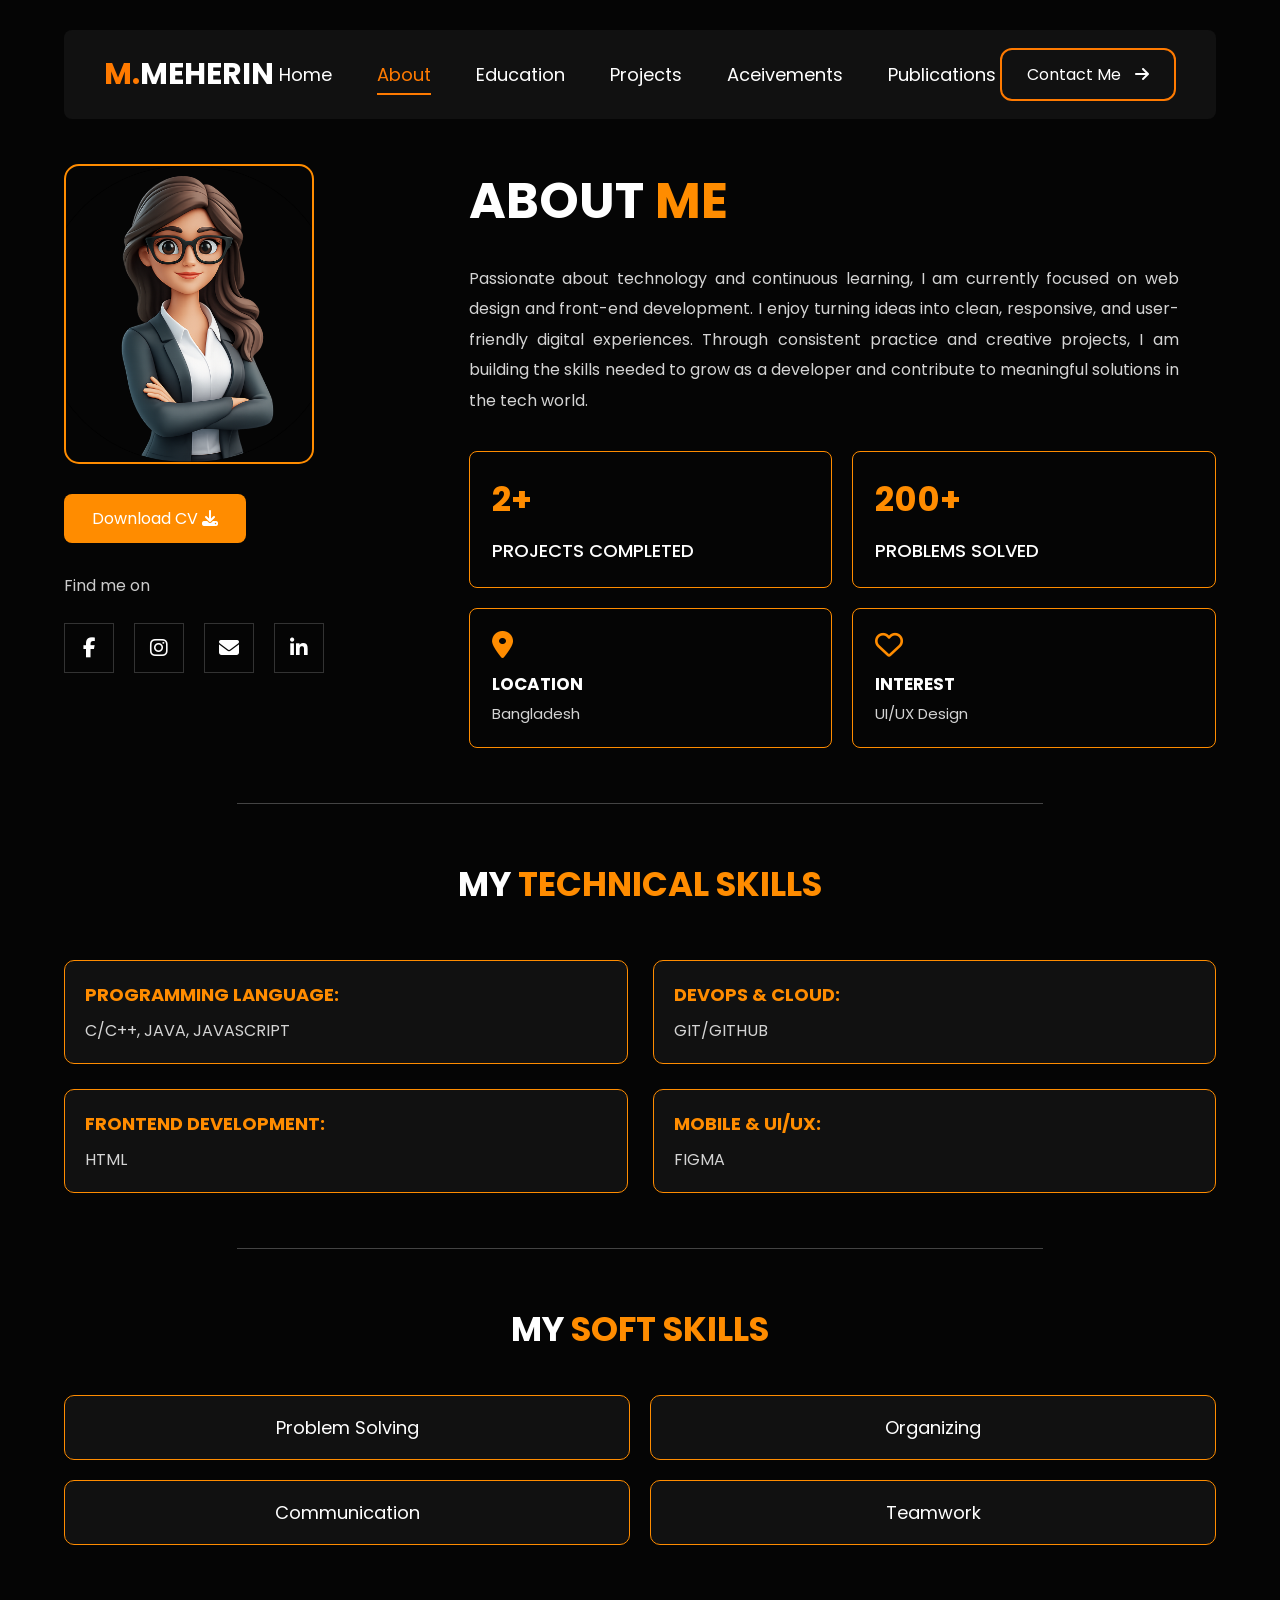
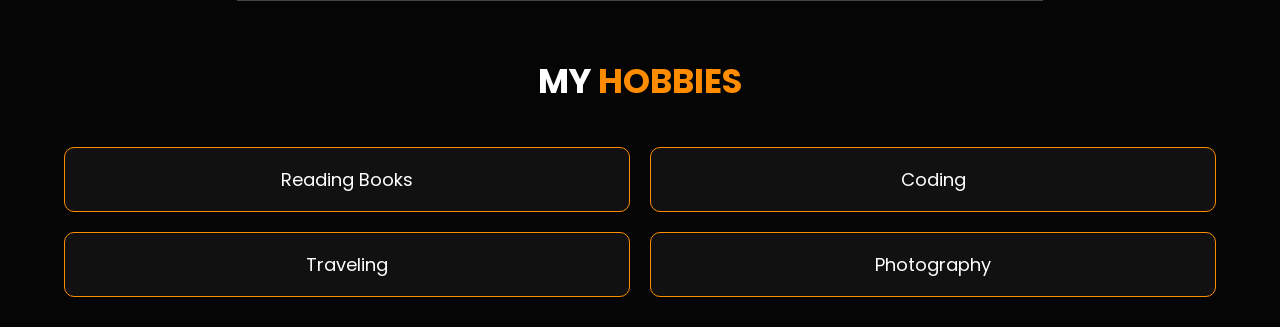
==== about.html @ d9c7a780 "Initial commit" ====
<!DOCTYPE html>
<html lang="en">
<head>
    <meta charset="UTF-8">
    <meta name="viewport" content="width=device-width, initial-scale=1.0">
    <title>Portfolio - About</title>

    <!-- CSS -->
    <link rel="stylesheet" href="about.css">

    <!-- Google Font -->
    <link href="https://fonts.googleapis.com/css2?family=Poppins:wght@300;400;500;600;700;800&display=swap" rel="stylesheet">

    <!-- Font Awesome -->
    <link rel="stylesheet"
    href="https://cdnjs.cloudflare.com/ajax/libs/font-awesome/6.5.1/css/all.min.css">
</head>
<body>
<div class="container">


    <nav>

        <div class="logo">
            <span>M.</span>MEHERIN
        </div>

        <ul>
 <li><a href="index.html">Home</a></li>
            <li><a href="#" class="active">About</a></li>

           

            <li><a href="educaton.html">Education</a></li>

            <li><a href="project.html">Projects</a></li>

            <li><a href="acheviment.html">Aceivements</a></li>
             <li><a href="publication.html">Publications</a></li>

        </ul>

        <a href="contact .html" class="contact-btn">
            Contact Me
            <i class="fa-solid fa-arrow-right"></i>
        </a>

    </nav>

    

    <section class="about-section">

       

        <div class="left">

            <div class="profile-card">

                <img src="profile.png" alt="Profile">

            </div>

            <button class="cv-btn">

                Download CV

                <i class="fa-solid fa-download"></i>

            </button>

            <div class="social">

                <p>Find me on</p>

                <div class="icons">

                     <a href="https://facebook.com/facebook" target="_blank"><i class="fab fa-facebook-f"></i></a>

                    <a href="https://instragram.com/instragram" target="_blank"><i class="fab fa-instagram"></i></a>

                    <a href="mailto:example@gmail.com"><i class="fas fa-envelope"></i></a>

                    <a href="#"><i class="fab fa-linkedin-in"></i></a>


                </div>

            </div>

        </div>


        

        <div class="right">

            <h1>
                ABOUT <span>ME</span>
            </h1>

            <p class="about-text">

                Passionate about technology and continuous learning, I am currently focused on web design and front-end development. I enjoy turning ideas into clean, responsive, and user-friendly digital experiences. Through consistent practice and creative projects, I am building the skills needed to grow as a developer and contribute to meaningful solutions in the tech world.

            </p>


           

            <div class="cards">

                <div class="card">

                    <h2>2+</h2>

                    <h3>PROJECTS COMPLETED</h3>

                </div>

                <div class="card">

                    <h2>200+</h2>

                    <h3>PROBLEMS SOLVED</h3>

                </div>

                <div class="card">

                    <i class="fa-solid fa-location-dot"></i>

                    <div>

                        <h4>LOCATION</h4>

                        <p>Bangladesh</p>

                    </div>

                </div>

                <div class="card">

                    <i class="fa-regular fa-heart"></i>

                    <div>

                        <h4>INTEREST</h4>

                        <p>UI/UX Design</p>

                    </div>

                </div>

            </div>

        </div>

    </section>


    <hr>



    <section class="skills">

        <h2>
            MY <span>TECHNICAL SKILLS</span>
        </h2>

        <div class="skill-grid">

            <div class="skill">

                <h3>PROGRAMMING LANGUAGE:</h3>

                <p>C/C++, JAVA, JAVASCRIPT</p>

            </div>

            <div class="skill">

                <h3>DEVOPS & CLOUD:</h3>

                <p>GIT/GITHUB</p>

            </div>

            <div class="skill">

                <h3>FRONTEND DEVELOPMENT:</h3>

                <p>HTML</p>

            </div>

            <div class="skill">

                <h3>MOBILE & UI/UX:</h3>

                <p>FIGMA</p>

            </div>

        </div>

    </section>


    <hr>


   

    <section class="soft">

        <h2>
            MY <span>SOFT SKILLS</span>
        </h2>

        <ul>

            <li>Problem Solving</li>

            <li>Organizing</li>

            <li>Communication</li>
            <li>Teamwork</li>

        </ul>

    </section>
    <hr>



<section class="hobbies">

    <h2>
        MY <span>HOBBIES</span>
    </h2>

    <div class="hobby-grid">

        <div class="hobby">Reading Books</div>

        <div class="hobby">Coding</div>

        <div class="hobby">Traveling</div>

        <div class="hobby">Photography</div>

    </div>

</section>

</div>

</body>
</html>
---- about.css ----
*{
    margin:0;
    padding:0;
    box-sizing:border-box;
    font-family:'Poppins',sans-serif;
}

body{
    background:#050505;
    color:#fff;
}

.container{
    width:90%;
    margin:auto;
    padding:30px 0;
}



nav{
    display:flex;
    justify-content:space-between;
    align-items:center;
    background:#111;
    padding:18px 40px;
    border-radius:8px;
}

.logo{
    font-size:30px;
    font-weight:700;
}

.logo span{
    color:#ff7a00;
}

nav ul{
    display:flex;
    list-style:none;
    gap:45px;
}

nav ul li a{
    text-decoration:none;
    color:white;
    font-size:18px;
    transition:.3s;
}

nav ul li a:hover{
    color:#ff7a00;
}

.active{
    color:#ff7a00;
    border-bottom:2px solid #ff7a00;
    padding-bottom:6px;
}

.contact-btn{
    text-decoration:none;
    color:#fff;
    border:2px solid #ff7a00;
    padding:12px 25px;
    border-radius:12px;
    transition:.3s;
}

.contact-btn:hover{
    background:#ff7a00;
}

.contact-btn i{
    margin-left:10px;
}

.about-section{
    display:flex;
    justify-content:space-between;
    margin-top:45px;
    gap:60px;
}



.left{
    width:30%;
}

.profile-card{
    width:250px;
    height:300px;
    border:2px solid #ff8c00;
    border-radius:15px;
    display:flex;
    justify-content:center;
    align-items:center;
    overflow:hidden;
}

.profile-card img{
    width:100%;
    height:100%;
    object-fit:cover;
}

.cv-btn{
    margin-top:30px;
    background:#ff8c00;
    color:#fff;
    border:none;
    padding:12px 28px;
    border-radius:8px;
    font-size:16px;
    cursor:pointer;
    transition:.3s;
}

.cv-btn:hover{
    transform:translateY(-3px);
}

.social{
    margin-top:30px;
}

.social p{
    margin-bottom:25px;
    color:#ccc;
}

.icons{
    display:flex;
    gap:20px;
}

.icons a{
    width:50px;
    height:50px;
    border:1px solid #333;
    display:flex;
    justify-content:center;
    align-items:center;
    text-decoration:none;
    color:#fff;
    transition:.3s;
    font-size: 20px;
}

.icons a:hover{
    background:#ff8c00;
    color:#000;
}



.right{
    width:65%;
}

.right h1{
    font-size:50px;
    margin-bottom:25px;
    font-weight:700;
}

.right h1 span{
    color:#ff8c00;
}

.about-text{
    width:95%;
    color:#d4d4d4;
    line-height:1.9;
    font-size:16px;
    text-align:justify;
}



.cards{
    margin-top:35px;
    display:grid;
    grid-template-columns:repeat(2,1fr);
    gap:20px;
}


.card{
    border:1.5px solid #ff8c00;
    border-radius:8px;
    padding:22px;
    min-height:120px;
    transition:.3s;
    display:flex;
    flex-direction:column;
    justify-content:center;
}

.card:hover{
    transform:translateY(-6px);
    box-shadow:0 0 15px rgba(255,140,0,.35);
}

.card h2{
    color:#ff8c00;
    font-size:34px;
    margin-bottom:12px;
}

.card h3{
    font-size:18px;
    line-height:28px;
    font-weight:500;
}

.card i{
    color:#ff8c00;
    font-size:28px;
    margin-bottom:12px;
}

.card h4{
    font-size:17px;
    margin-bottom:5px;
}

.card p{
    color:#d4d4d4;
    font-size:15px;
}



hr{
    width:70%;
    margin:55px auto;
    border:none;
    border-top:1px solid #444;
}

.skills{
    width:100%;
}

.skills h2{
    text-align:center;
    font-size:34px;
    margin-bottom:50px;
}

.skills h2 span{
    color:#ff8c00;
}

.skill-grid{
    display:grid;
    grid-template-columns:repeat(2,1fr);
    gap:25px;
}

.skill{
    background:#111;
    border:1.5px solid #ff8c00;
    border-radius:10px;
    padding:20px;
    transition:.3s;
}

.skill:hover{
    transform:translateY(-5px);
    box-shadow:0 0 15px rgba(255,140,0,.25);
}

.skill h3{
    color:#ff8c00;
    font-size:18px;
    margin-bottom:10px;
}

.skill p{
    color:#d4d4d4;
    font-size:16px;
}




.soft{
    width:100%;
}

.soft h2{
    text-align:center;
    font-size:34px;
    margin-bottom:40px;
}

.soft h2 span{
    color:#ff8c00;
}

.soft ul{
    display:grid;
    grid-template-columns:repeat(2,1fr);
    gap:20px;
    list-style:none;
    margin:0;
    padding:0;
}

.soft ul li{
    background:#111;
    border:1.5px solid #ff8c00;
    border-radius:10px;
    padding:18px 20px;
    font-size:18px;
    text-align:center;
    transition:.3s;
}

.soft ul li:hover{
    transform:translateY(-5px);
    box-shadow:0 0 15px rgba(255,140,0,.25);
}

.hobbies{
    width:100%;
}

.hobbies h2{
    text-align:center;
    font-size:34px;
    margin-bottom:40px;
}

.hobbies h2 span{
    color:#ff8c00;
}

.hobby-grid{
    display:grid;
    grid-template-columns:repeat(2,1fr);
    gap:20px;
}

.hobby{
    background:#111;
    border:1.5px solid #ff8c00;
    border-radius:10px;
    padding:18px 20px;
    text-align:center;
    font-size:18px;
    transition:.3s;
}

.hobby:hover{
    transform:translateY(-5px);
    box-shadow:0 0 15px rgba(255,140,0,.25);
}
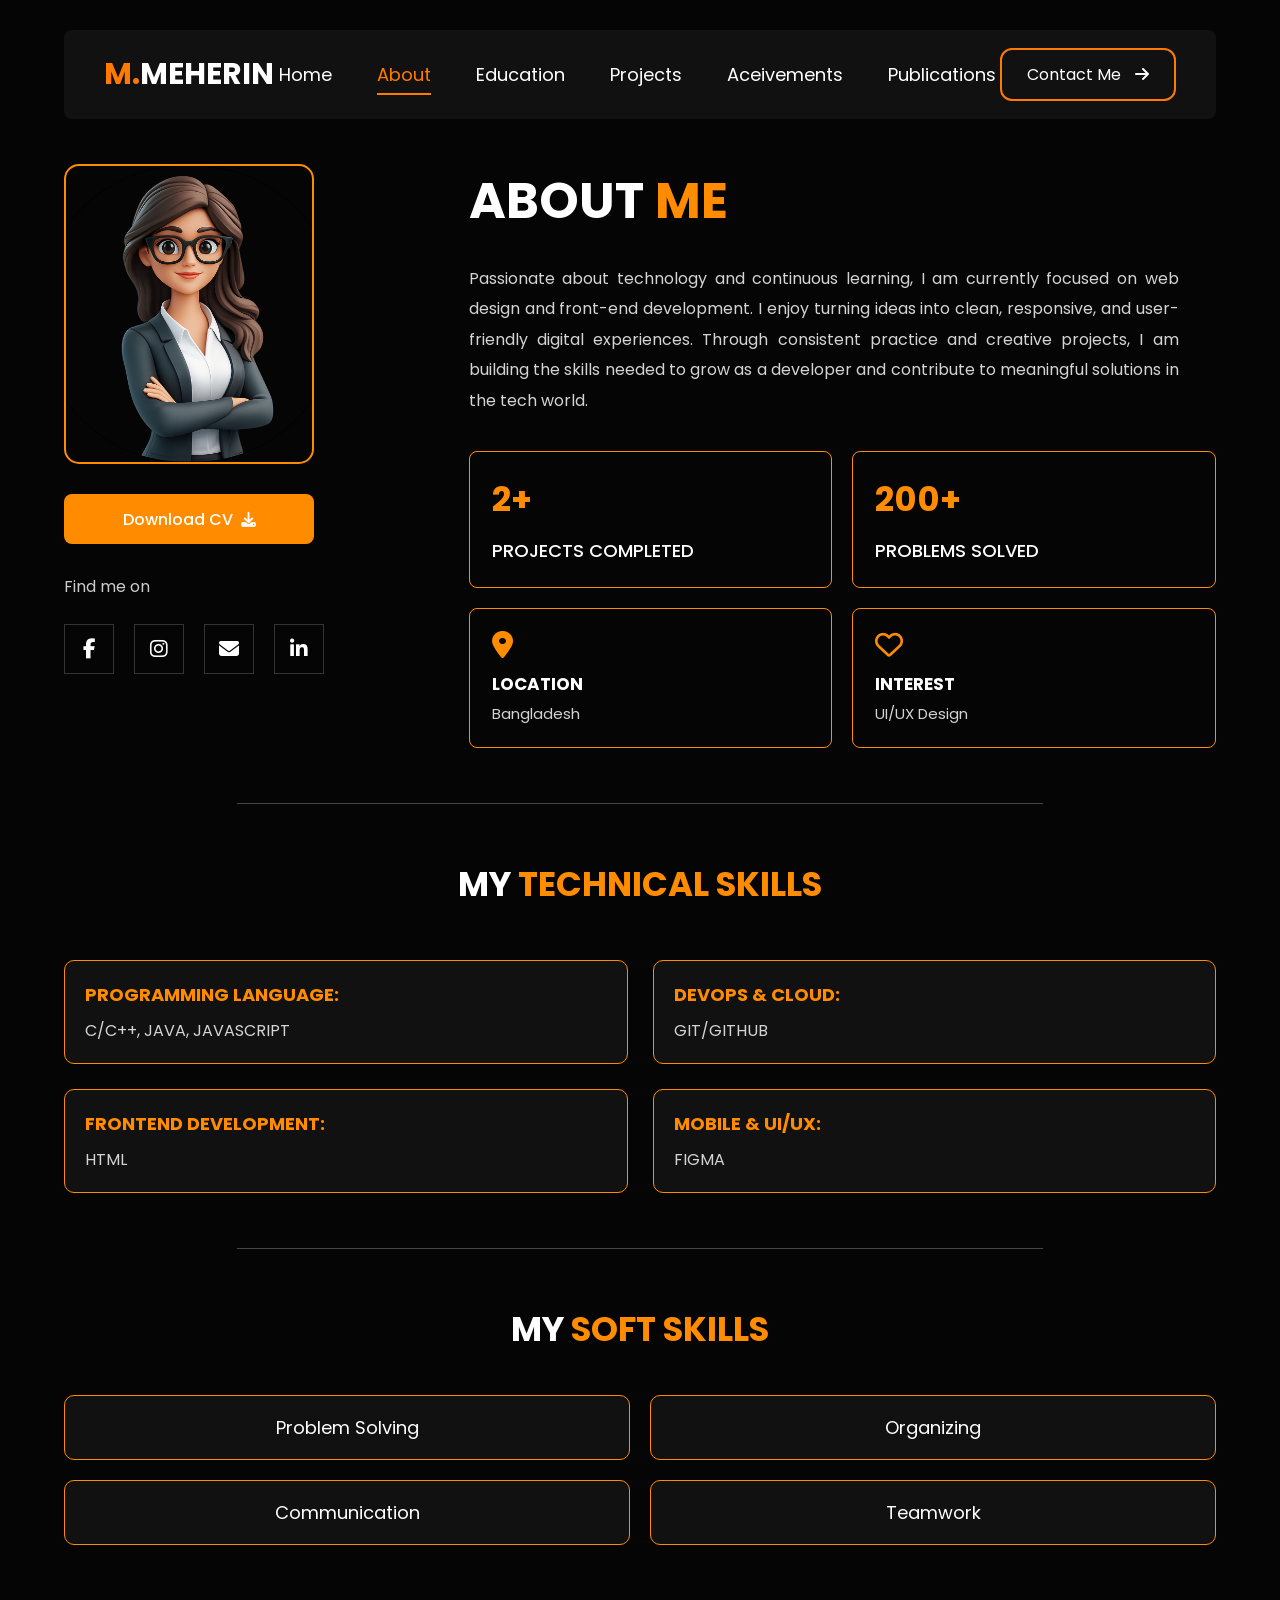
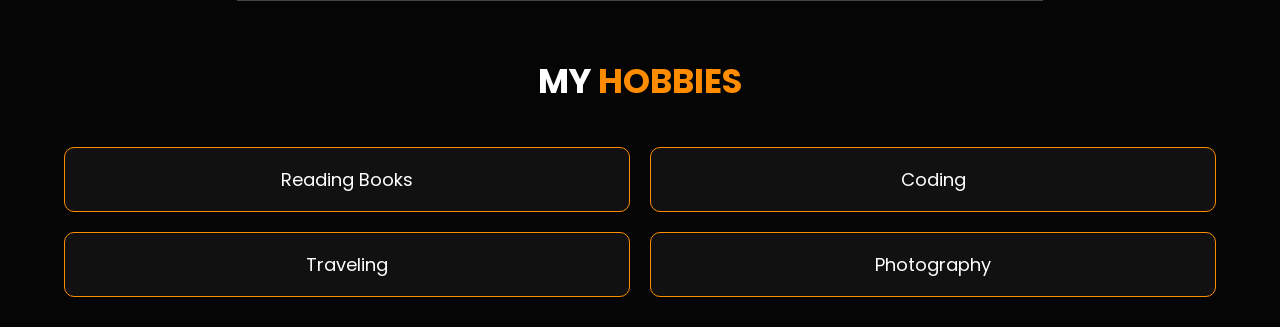
==== commit 6884b415: "Update files" ====
--- a/about.html
+++ b/about.html
@@ -27,7 +27,7 @@
 
         <ul>
  <li><a href="index.html">Home</a></li>
-            <li><a href="#" class="active">About</a></li>
+            <li><a href="about.html" class="active">About</a></li>
 
            
 
@@ -61,13 +61,12 @@
 
             </div>
 
-            <button class="cv-btn">
-
-                Download CV
-
+            
+<a href="Maisha's CV.docx" download class="cv-btn">
+              <span> Download CV</span> 
                 <i class="fa-solid fa-download"></i>
-
-            </button>
+</a>
+          
 
             <div class="social">
 
--- a/about.css
+++ b/about.css
@@ -109,19 +109,34 @@
 }
 
 .cv-btn{
-    margin-top:30px;
+    width:250px;
+    height: 50px;
+    margin-top: 30px;
     background:#ff8c00;
     color:#fff;
-    border:none;
-    padding:12px 28px;
-    border-radius:8px;
+   
+    
+    display:flex;
+    justify-content:center;
+    align-items:center;
+    gap:8px;
+
+     text-decoration:none;
+     border-radius: 8px;
     font-size:16px;
-    cursor:pointer;
-    transition:.3s;
+    font-weight:500;
+   
+    transition:.3s; 
+    
 }
 
 .cv-btn:hover{
     transform:translateY(-3px);
+    background:#e67600;
+}
+
+.cv-btn i{
+    font-size:15px;
 }
 
 .social{
